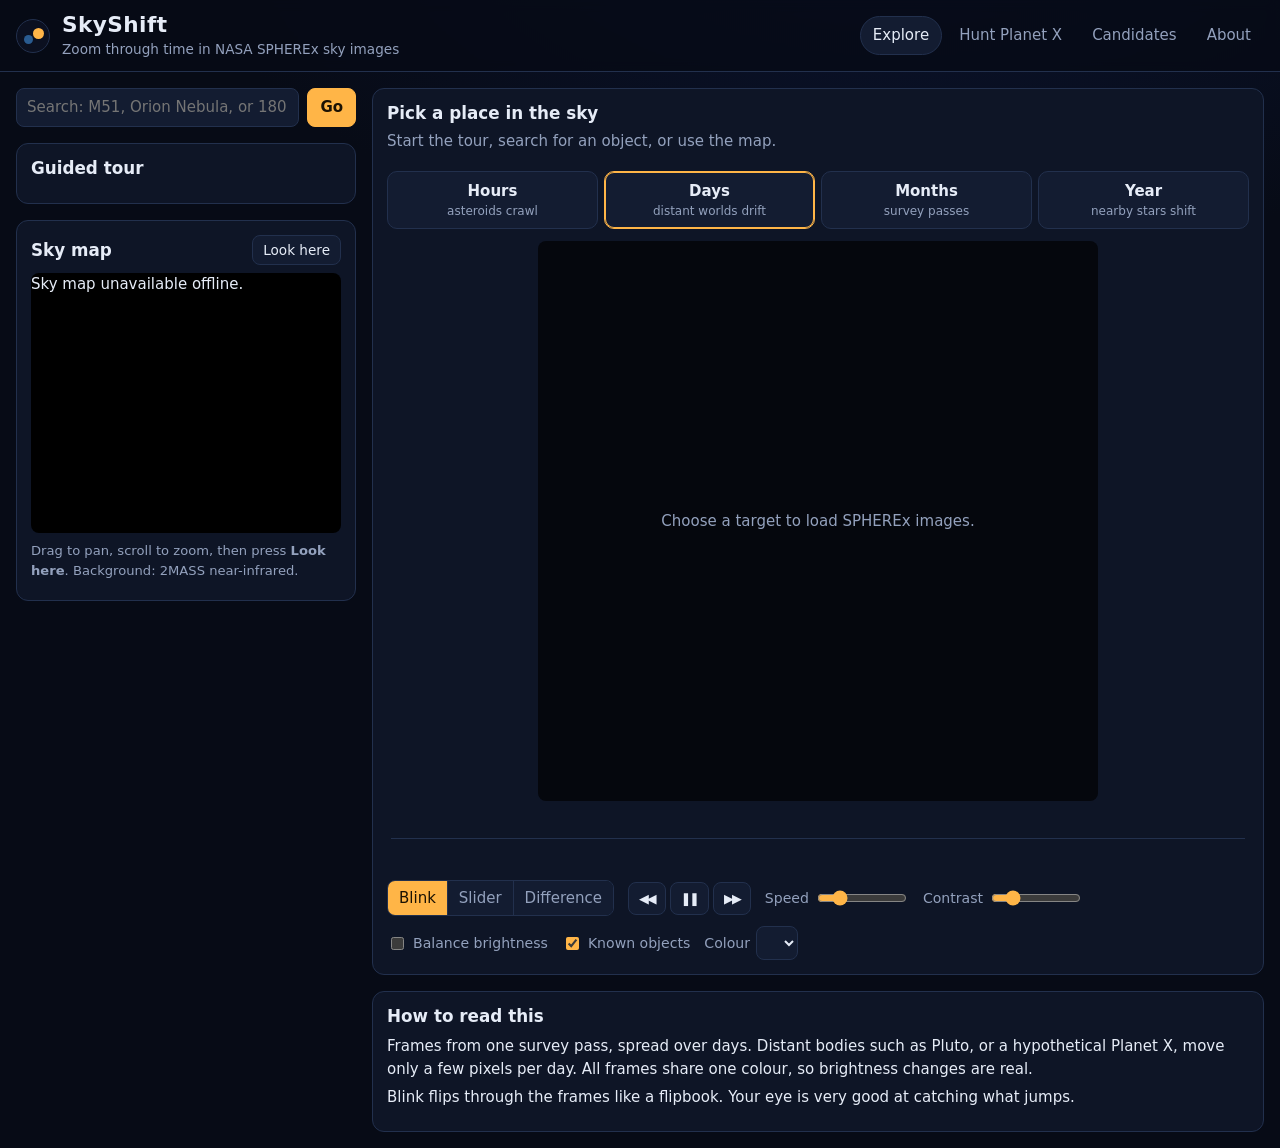
==== web/index.html @ a6144c8f "SkyShift 0.1.0 release candidate Web app and toolkit for exploring how the sky changes in NASA SPHER" ====
<!doctype html>
<html lang="en">
<head>
<meta charset="utf-8">
<meta name="viewport" content="width=device-width, initial-scale=1">
<title>SkyShift</title>
<meta name="description" content="Zoom through time in NASA SPHEREx sky images: watch asteroids move, hunt for Planet X.">
<link rel="icon" href="data:image/svg+xml,<svg xmlns='http://www.w3.org/2000/svg' viewBox='0 0 32 32'><circle cx='16' cy='16' r='14' fill='%230b1020'/><circle cx='11' cy='18' r='3' fill='%2348a6ff' opacity='.5'/><circle cx='21' cy='13' r='3.5' fill='%23ffb547'/></svg>">
<link rel="stylesheet" href="css/style.css">
</head>
<body>
<header class="topbar">
  <div class="brand">
    <span class="logo" aria-hidden="true"><i></i><i></i></span>
    <div>
      <h1>SkyShift</h1>
      <p class="tagline">Zoom through time in NASA SPHEREx sky images</p>
    </div>
  </div>
  <nav class="tabs" role="tablist">
    <button role="tab" data-tab="explore" aria-selected="true">Explore</button>
    <button role="tab" data-tab="hunt" aria-selected="false">Hunt Planet X</button>
    <button role="tab" data-tab="board" aria-selected="false">Candidates</button>
    <button role="tab" data-tab="about" aria-selected="false">About</button>
  </nav>
</header>

<main>
  <!-- EXPLORE -->
  <section id="tab-explore" class="tab" role="tabpanel">
    <div class="explore-grid">
      <aside class="side">
        <form id="search" class="search" autocomplete="off">
          <label for="q" class="sr-only">Object name or RA,Dec</label>
          <input id="q" placeholder="Search: M51, Orion Nebula, or 180,0" required>
          <button type="submit" class="btn primary">Go</button>
        </form>

        <div class="card">
          <h2>Guided tour</h2>
          <ol id="tour" class="tour"></ol>
        </div>

        <div class="card map-card">
          <div class="map-head">
            <h2>Sky map</h2>
            <button id="use-center" class="btn small">Look here</button>
          </div>
          <div id="aladin" class="aladin"></div>
          <p class="hint">Drag to pan, scroll to zoom, then press <b>Look here</b>. Background: 2MASS near-infrared.</p>
        </div>
      </aside>

      <div class="stage">
        <div class="card viewer-card">
          <div class="target-line">
            <div>
              <h2 id="target-name">Pick a place in the sky</h2>
              <p id="target-sub" class="muted">Start the tour, search for an object, or use the map.</p>
            </div>
            <div id="cov-pill" class="pill hidden"></div>
          </div>

          <div class="zoom" role="radiogroup" aria-label="Time zoom">
            <button role="radio" data-zoom="hours"><b>Hours</b><span>asteroids crawl</span></button>
            <button role="radio" data-zoom="days" aria-checked="true"><b>Days</b><span>distant worlds drift</span></button>
            <button role="radio" data-zoom="months"><b>Months</b><span>survey passes</span></button>
            <button role="radio" data-zoom="year"><b>Year</b><span>nearby stars shift</span></button>
          </div>

          <div class="viewer-wrap">
            <div id="viewer" class="viewer"></div>
            <div id="viewer-msg" class="viewer-msg">Choose a target to load SPHEREx images.</div>
          </div>

          <div class="timeline" id="timeline" aria-label="Frames over time"></div>
          <p id="caption" class="caption"></p>

          <div class="controls">
            <div class="seg" role="radiogroup" aria-label="View mode">
              <button role="radio" data-mode="blink" aria-checked="true">Blink</button>
              <button role="radio" data-mode="slider">Slider</button>
              <button role="radio" data-mode="diff">Difference</button>
            </div>
            <div class="transport">
              <button id="prev" class="btn icon" aria-label="Previous frame">&#9664;&#9664;</button>
              <button id="play" class="btn icon" aria-label="Play or pause">&#10074;&#10074;</button>
              <button id="next" class="btn icon" aria-label="Next frame">&#9654;&#9654;</button>
            </div>
            <label class="ctl">Speed <input id="speed" type="range" min="0.5" max="8" step="0.5" value="2"></label>
            <label class="ctl">Contrast <input id="contrast" type="range" min="5" max="200" step="1" value="40"></label>
            <label class="chk"><input id="balance" type="checkbox"> Balance brightness</label>
            <label class="chk"><input id="known" type="checkbox" checked> Known objects</label>
            <label class="ctl">Colour
              <select id="wave" aria-label="Wavelength"></select>
            </label>
          </div>
        </div>

        <div class="card explain">
          <h2 id="explain-title">How to read this</h2>
          <div id="explain-body"></div>
          <ul id="known-list" class="known-list"></ul>
        </div>
      </div>
    </div>
  </section>

  <!-- HUNT -->
  <section id="tab-hunt" class="tab hidden" role="tabpanel">
    <div class="hunt-grid">
      <div class="card viewer-card">
        <div class="target-line">
          <div>
            <h2>Hunt Planet X</h2>
            <p class="muted" id="hunt-sub">Find the thing that moves. Practice rounds contain a planted fake; real rounds are untouched SPHEREx data.</p>
          </div>
          <span id="hunt-badge" class="badge hidden"></span>
        </div>
        <div class="viewer-wrap">
          <div id="hunt-viewer" class="viewer"></div>
          <div id="hunt-msg" class="viewer-msg">Enter a name and press Start.</div>
        </div>
        <div class="hunt-actions">
          <button id="hunt-none" class="btn" disabled>Nothing moves here</button>
          <button id="hunt-next" class="btn primary" disabled>Next round</button>
        </div>
        <p id="hunt-feedback" class="feedback" aria-live="polite"></p>
      </div>
      <aside class="side">
        <div class="card">
          <h2>Player</h2>
          <form id="hunt-start" class="search">
            <label for="player" class="sr-only">Player name</label>
            <input id="player" placeholder="Your name" maxlength="40" required>
            <button class="btn primary" type="submit">Start</button>
          </form>
          <dl class="stats">
            <div><dt>Skill</dt><dd id="st-skill">-</dd></div>
            <div><dt>Streak</dt><dd id="st-streak">-</dd></div>
            <div><dt>Level</dt><dd id="st-level">-</dd></div>
          </dl>
        </div>
        <div class="card">
          <h2>How it works</h2>
          <ol class="steps">
            <li>Each round blinks a patch of sky imaged by SPHEREx over hours or days.</li>
            <li>Stars stay still. <b>Click anything that moves.</b></li>
            <li><b>Practice</b> rounds hide a planted fake mover so you can train. Fakes get fainter as you improve.</li>
            <li><b>Real</b> rounds are untouched data. Your clicks go to the Candidates board, weighted by your practice skill.</li>
          </ol>
          <p class="hint">A real Planet X is probably too faint for SPHEREx. What you will really catch: asteroids, comets and distant icy bodies. The method is the same one astronomers use.</p>
        </div>
      </aside>
    </div>
  </section>

  <!-- BOARD -->
  <section id="tab-board" class="tab hidden" role="tabpanel">
    <div class="card">
      <div class="target-line">
        <div>
          <h2>Candidates from real rounds</h2>
          <p class="muted">Moving things players flagged in untouched data, ranked by skill-weighted votes. Matches to known asteroids sink to the bottom.</p>
        </div>
        <button id="board-refresh" class="btn small">Refresh</button>
      </div>
      <div class="table-wrap">
        <table class="board">
          <thead><tr><th>#</th><th>Position (RA, Dec)</th><th>Votes</th><th>Score</th><th>Known object?</th><th></th></tr></thead>
          <tbody id="board-body"><tr><td colspan="6" class="muted">Loading...</td></tr></tbody>
        </table>
      </div>
    </div>
  </section>

  <!-- ABOUT -->
  <section id="tab-about" class="tab hidden" role="tabpanel">
    <div class="card prose">
      <h2>About SkyShift</h2>
      <p>NASA's <b>SPHEREx</b> telescope photographs the entire sky every six months in 102 colours of near-infrared light. Things that move between pictures (asteroids, comets, nearby stars, perhaps even an unknown planet) give themselves away by shifting position.</p>
      <p>A map app lets you zoom through <i>space</i>. SkyShift lets you zoom through <i>time</i>:</p>
      <table class="about-table">
        <thead><tr><th>Time zoom</th><th>What moves</th><th>Typical motion</th></tr></thead>
        <tbody>
          <tr><td>Hours</td><td>Main-belt asteroids</td><td>~6 pixels per hour</td></tr>
          <tr><td>Days</td><td>Distant icy bodies, a "Planet X"</td><td>1-12 pixels per day</td></tr>
          <tr><td>Months</td><td>Compare whole survey passes</td><td>-</td></tr>
          <tr><td>Year</td><td>Fast nearby stars</td><td>~2 pixels per year</td></tr>
        </tbody>
      </table>
      <p><b>The slower it moves, the farther away it is.</b></p>
      <h3>Honest notes</h3>
      <ul>
        <li>SPHEREx sees each spot through a filter whose colour changes across the detector. SkyShift only blinks images taken at matching colours, except in Hours mode, where frames are brightness-balanced because motion is what matters.</li>
        <li>Very bright objects can leave red and blue patterns in Difference mode even when nothing changed. These are false changes from slightly different image sharpness.</li>
        <li>Practice fakes in Hunt mode are clearly labelled and never reach the Candidates board.</li>
      </ul>
      <h3>Data</h3>
      <p>Images: NASA SPHEREx Quick Release 2 (<a href="https://doi.org/10.26131/IRSA652">doi:10.26131/IRSA652</a>) via the NASA/IPAC Infrared Science Archive (IRSA) and the public AWS bucket <code>nasa-irsa-spherex</code>. Known objects: IMCCE SkyBoT. Sky map: Aladin Lite (CDS) with 2MASS.</p>
      <p class="muted">This publication makes use of data products from the Spectro-Photometer for the History of the Universe, Epoch of Reionization and Ices Explorer (SPHEREx), which is a joint project of the Jet Propulsion Laboratory and the California Institute of Technology, and is funded by the National Aeronautics and Space Administration. This research has made use of the NASA/IPAC Infrared Science Archive, which is funded by the National Aeronautics and Space Administration and operated by the California Institute of Technology.</p>
      <p class="muted">SkyShift is an independent open-source project (BSD 3-Clause), started in response to the NASA Space Apps 2026 challenge "Planet X and SPHEREx". It is not affiliated with or endorsed by NASA.</p>
    </div>
  </section>
</main>

<script src="https://aladin.cds.unistra.fr/AladinLite/api/v3/latest/aladin.js" charset="utf-8" defer></script>
<script type="module" src="js/main.js"></script>
</body>
</html>
---- web/css/style.css ----
:root {
  --bg: #070b16;
  --panel: #0e1526;
  --panel-2: #131c31;
  --line: #22304d;
  --text: #e6ecf7;
  --muted: #93a1bd;
  --accent: #ffb547;      /* "now" / brighter later */
  --accent-2: #48a6ff;    /* "before" / fainter later */
  --good: #4fd18b;
  --bad: #ff6b6b;
  --radius: 12px;
  --gap: 16px;
  color-scheme: dark;
}

* { box-sizing: border-box; }
html, body { margin: 0; }
body {
  background: radial-gradient(1200px 600px at 70% -10%, #13204000, #0b1430 0%, var(--bg) 60%) fixed, var(--bg);
  color: var(--text);
  font: 15px/1.5 system-ui, -apple-system, "Segoe UI", Roboto, sans-serif;
}
h1, h2, h3 { margin: 0; line-height: 1.25; }
h2 { font-size: 1.05rem; }
h3 { font-size: 0.95rem; margin-top: 1.2em; }
p { margin: 0.4em 0; }
code { background: var(--panel-2); padding: 0 4px; border-radius: 4px; }
.muted { color: var(--muted); }
.hidden { display: none !important; }
.sr-only { position: absolute; width: 1px; height: 1px; overflow: hidden; clip: rect(0 0 0 0); }

/* top bar */
.topbar {
  display: flex; flex-wrap: wrap; align-items: center; justify-content: space-between;
  gap: 12px; padding: 12px 16px; border-bottom: 1px solid var(--line);
  background: #070b16cc; backdrop-filter: blur(6px); position: sticky; top: 0; z-index: 10;
}
.brand { display: flex; align-items: center; gap: 12px; }
.brand h1 { font-size: 1.35rem; letter-spacing: 0.02em; }
.tagline { margin: 0; color: var(--muted); font-size: 0.85rem; }
.logo { position: relative; width: 34px; height: 34px; border-radius: 50%; background: #0b1020; border: 1px solid var(--line); }
.logo i { position: absolute; border-radius: 50%; }
.logo i:first-child { width: 9px; height: 9px; left: 7px; top: 15px; background: var(--accent-2); opacity: 0.5; }
.logo i:last-child { width: 11px; height: 11px; left: 16px; top: 8px; background: var(--accent); animation: drift 3s ease-in-out infinite alternate; }
@keyframes drift { from { transform: translate(-6px, 6px); } to { transform: translate(0, 0); } }
.tabs { display: flex; gap: 4px; flex-wrap: wrap; }
.tabs button {
  background: none; border: 1px solid transparent; color: var(--muted); padding: 7px 12px;
  border-radius: 999px; cursor: pointer; font: inherit;
}
.tabs button[aria-selected="true"] { color: var(--text); background: var(--panel-2); border-color: var(--line); }
.tabs button:hover { color: var(--text); }

main { max-width: 1280px; margin: 0 auto; padding: var(--gap); }
.card {
  background: var(--panel); border: 1px solid var(--line); border-radius: var(--radius);
  padding: 14px; min-width: 0;
}
.card + .card { margin-top: var(--gap); }

/* layouts */
.explore-grid { display: grid; grid-template-columns: 340px minmax(0, 1fr); gap: var(--gap); }
.hunt-grid { display: grid; grid-template-columns: minmax(0, 1fr) 340px; gap: var(--gap); }
.side, .stage { min-width: 0; }
@media (max-width: 900px) {
  .explore-grid, .hunt-grid { grid-template-columns: 1fr; }
  /* phones: search first, then the viewer, then tour and map */
  .explore-grid .side { display: contents; }
  .explore-grid .search { order: 0; margin-bottom: 0; }
  .explore-grid .stage { order: 1; }
  .explore-grid .side .card { order: 2; margin-top: 0; }
}

/* buttons & inputs */
.btn {
  background: var(--panel-2); color: var(--text); border: 1px solid var(--line);
  border-radius: 8px; padding: 7px 12px; font: inherit; cursor: pointer;
}
.btn:hover:not(:disabled) { border-color: #3a4f7a; }
.btn:disabled { opacity: 0.45; cursor: default; }
.btn.primary { background: var(--accent); color: #1b1203; border-color: var(--accent); font-weight: 600; }
.btn.small { padding: 4px 10px; font-size: 0.85rem; }
.btn.icon { padding: 6px 10px; font-size: 0.8rem; letter-spacing: -2px; }
input, select {
  background: var(--panel-2); color: var(--text); border: 1px solid var(--line);
  border-radius: 8px; padding: 7px 10px; font: inherit; min-width: 0;
}
input[type="range"] { padding: 0; accent-color: var(--accent); vertical-align: middle; width: 90px; }
input[type="checkbox"] { accent-color: var(--accent); }
:focus-visible { outline: 2px solid var(--accent); outline-offset: 2px; }

.search { display: flex; gap: 8px; margin-bottom: var(--gap); }
.search input { flex: 1; }

/* tour */
.tour { list-style: none; padding: 0; margin: 10px 0 0; display: grid; gap: 8px; }
.tour button {
  width: 100%; text-align: left; background: var(--panel-2); border: 1px solid var(--line);
  color: var(--text); border-radius: 10px; padding: 9px 11px; cursor: pointer; font: inherit;
}
.tour button:hover, .tour button[aria-current="true"] { border-color: var(--accent); }
.tour b { display: block; }
.tour span { color: var(--muted); font-size: 0.82rem; text-transform: capitalize; }

/* map */
.map-head { display: flex; justify-content: space-between; align-items: center; margin-bottom: 8px; }
.aladin { width: 100%; height: 260px; border-radius: 8px; overflow: hidden; background: #000; }
.hint { color: var(--muted); font-size: 0.82rem; margin-top: 8px; }

/* viewer card */
.target-line { display: flex; justify-content: space-between; gap: 12px; align-items: flex-start; flex-wrap: wrap; }
.pill, .badge {
  border: 1px solid var(--line); border-radius: 999px; padding: 3px 10px; font-size: 0.8rem;
  color: var(--muted); white-space: nowrap;
}
.badge.practice { color: #1b1203; background: var(--accent); border-color: var(--accent); }
.badge.real { color: #04150c; background: var(--good); border-color: var(--good); }

.zoom { display: grid; grid-template-columns: repeat(4, 1fr); gap: 6px; margin: 12px 0; }
.zoom button {
  background: var(--panel-2); border: 1px solid var(--line); color: var(--text); border-radius: 10px;
  padding: 8px 6px; cursor: pointer; font: inherit; display: flex; flex-direction: column; align-items: center;
}
.zoom button span { color: var(--muted); font-size: 0.75rem; }
.zoom button[aria-checked="true"] { border-color: var(--accent); box-shadow: inset 0 0 0 1px var(--accent); }
@media (max-width: 520px) { .zoom button span { display: none; } }

.viewer-wrap { position: relative; display: flex; justify-content: center; }
.viewer { position: relative; width: min(100%, 560px); aspect-ratio: 1; }
.viewer canvas { position: absolute; inset: 0; width: 100%; height: 100%; border-radius: 8px; }
.viewer canvas.data { image-rendering: pixelated; background: #05070d; }
.viewer canvas.overlay { cursor: crosshair; }
.viewer-msg {
  position: absolute; inset: 0; display: flex; align-items: center; justify-content: center; text-align: center;
  padding: 24px; color: var(--muted); pointer-events: none;
}
.viewer-msg.loading::after {
  content: ""; width: 14px; height: 14px; margin-left: 10px; border-radius: 50%;
  border: 2px solid var(--muted); border-top-color: transparent; animation: spin 0.8s linear infinite;
}
@keyframes spin { to { transform: rotate(360deg); } }

.timeline { position: relative; height: 26px; margin: 12px 4px 0; border-bottom: 1px solid var(--line); }
.timeline .tick {
  position: absolute; bottom: 0; width: 8px; height: 14px; margin-left: -4px; border-radius: 3px;
  background: var(--line); border: 0; padding: 0; cursor: pointer;
}
.timeline .tick.ready { background: #4a5f8c; }
.timeline .tick.failed { background: var(--bad); }
.timeline .tick.current { background: var(--accent); height: 20px; }
.caption { margin: 8px 0 0; min-height: 1.5em; font-variant-numeric: tabular-nums; }

.controls { display: flex; flex-wrap: wrap; align-items: center; gap: 10px 14px; margin-top: 10px; }
.seg { display: inline-flex; border: 1px solid var(--line); border-radius: 8px; overflow: hidden; }
.seg button { background: var(--panel-2); color: var(--muted); border: 0; padding: 6px 11px; cursor: pointer; font: inherit; }
.seg button + button { border-left: 1px solid var(--line); }
.seg button[aria-checked="true"] { color: #1b1203; background: var(--accent); }
.transport { display: inline-flex; gap: 4px; }
.ctl, .chk { display: inline-flex; align-items: center; gap: 6px; color: var(--muted); font-size: 0.88rem; }

.explain #explain-body p:first-child { margin-top: 8px; }
.known-list { margin: 8px 0 0; padding-left: 18px; }
.known-list li { color: var(--muted); }
.known-list b { color: var(--accent); }

/* hunt */
.hunt-actions { display: flex; gap: 10px; justify-content: center; margin-top: 12px; flex-wrap: wrap; }
.feedback { text-align: center; min-height: 1.5em; margin-top: 10px; }
.feedback.good { color: var(--good); }
.feedback.bad { color: var(--bad); }
.stats { display: grid; grid-template-columns: repeat(3, 1fr); gap: 8px; margin: 0; }
.stats div { background: var(--panel-2); border-radius: 8px; padding: 8px; text-align: center; }
.stats dt { color: var(--muted); font-size: 0.78rem; }
.stats dd { margin: 0; font-size: 1.2rem; font-variant-numeric: tabular-nums; }
.steps { padding-left: 18px; margin: 8px 0 0; }
.steps li + li { margin-top: 6px; }

/* board */
.table-wrap { overflow-x: auto; margin-top: 12px; }
table { width: 100%; border-collapse: collapse; font-variant-numeric: tabular-nums; }
th, td { text-align: left; padding: 8px 10px; border-bottom: 1px solid var(--line); white-space: nowrap; }
th { color: var(--muted); font-weight: 500; font-size: 0.85rem; }

.prose { max-width: 760px; }
.prose ul { padding-left: 18px; }
.about-table { margin: 8px 0; }
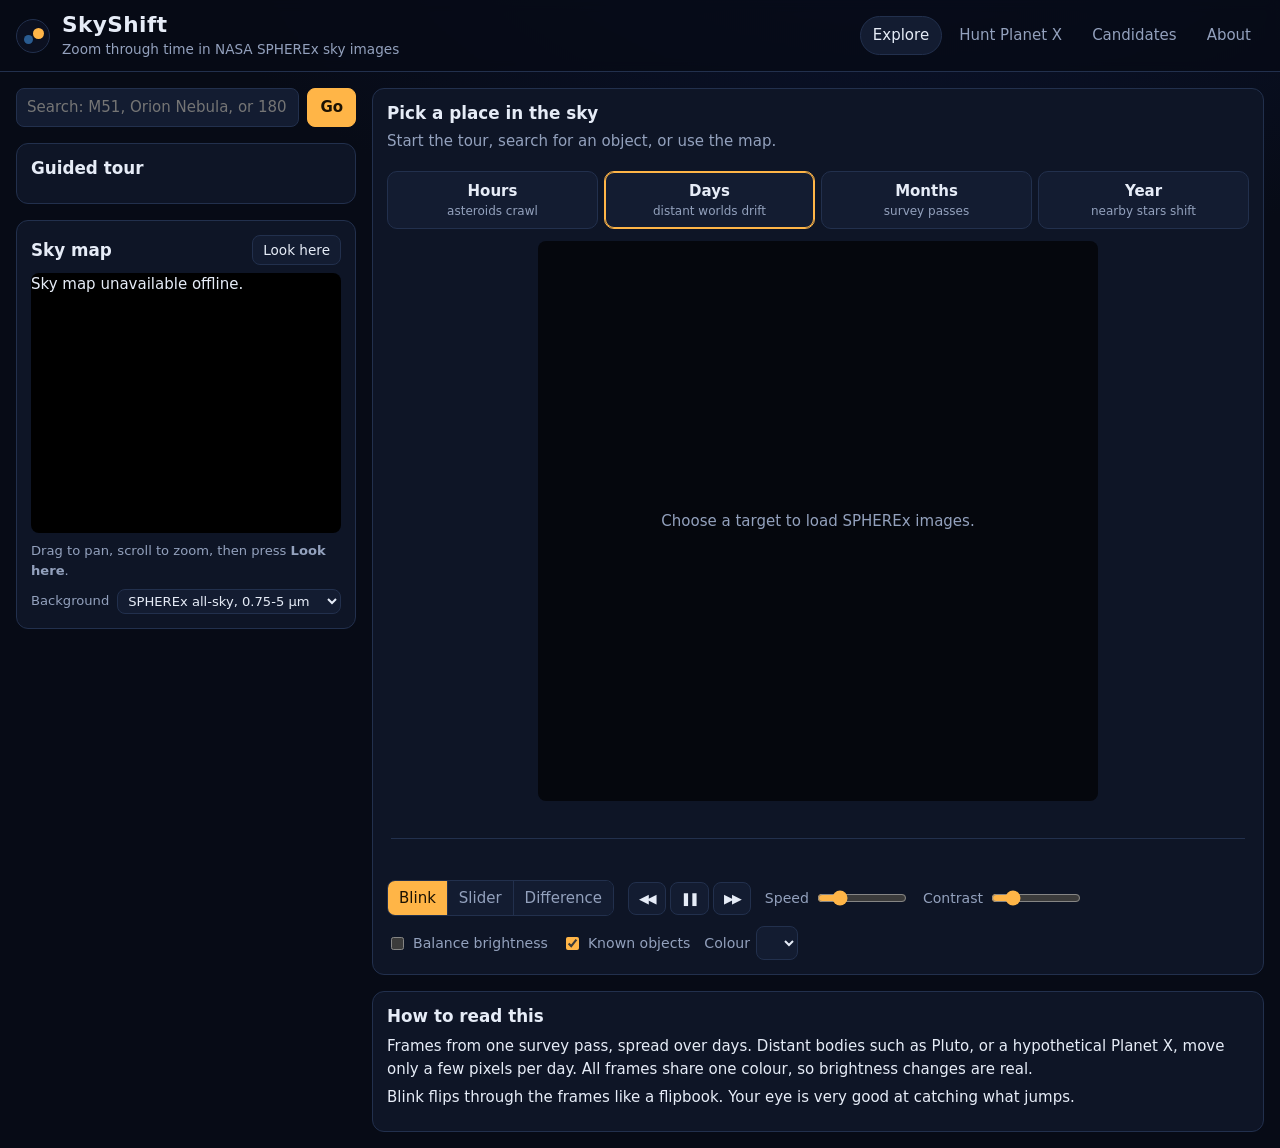
==== commit eed71480: "Prepare SkyShift for a public server (0.2.0 work) - Rate limits per client, caps on parallel downloa" ====
--- a/web/index.html
+++ b/web/index.html
@@ -47,7 +47,13 @@
             <button id="use-center" class="btn small">Look here</button>
           </div>
           <div id="aladin" class="aladin"></div>
-          <p class="hint">Drag to pan, scroll to zoom, then press <b>Look here</b>. Background: 2MASS near-infrared.</p>
+          <p class="hint">Drag to pan, scroll to zoom, then press <b>Look here</b>.</p>
+          <label class="hint map-survey">Background
+            <select id="map-survey">
+              <option value="CDS/P/SPHEREx/QR2/color">SPHEREx all-sky, 0.75-5 µm</option>
+              <option value="P/2MASS/color">2MASS, 1.2-2.2 µm</option>
+            </select>
+          </label>
         </div>
       </aside>
 
--- a/web/css/style.css
+++ b/web/css/style.css
@@ -107,6 +107,8 @@
 .map-head { display: flex; justify-content: space-between; align-items: center; margin-bottom: 8px; }
 .aladin { width: 100%; height: 260px; border-radius: 8px; overflow: hidden; background: #000; }
 .hint { color: var(--muted); font-size: 0.82rem; margin-top: 8px; }
+.map-survey { display: flex; align-items: center; gap: 8px; }
+.map-survey select { flex: 1; padding: 3px 6px; font-size: 0.82rem; }
 
 /* viewer card */
 .target-line { display: flex; justify-content: space-between; gap: 12px; align-items: flex-start; flex-wrap: wrap; }
